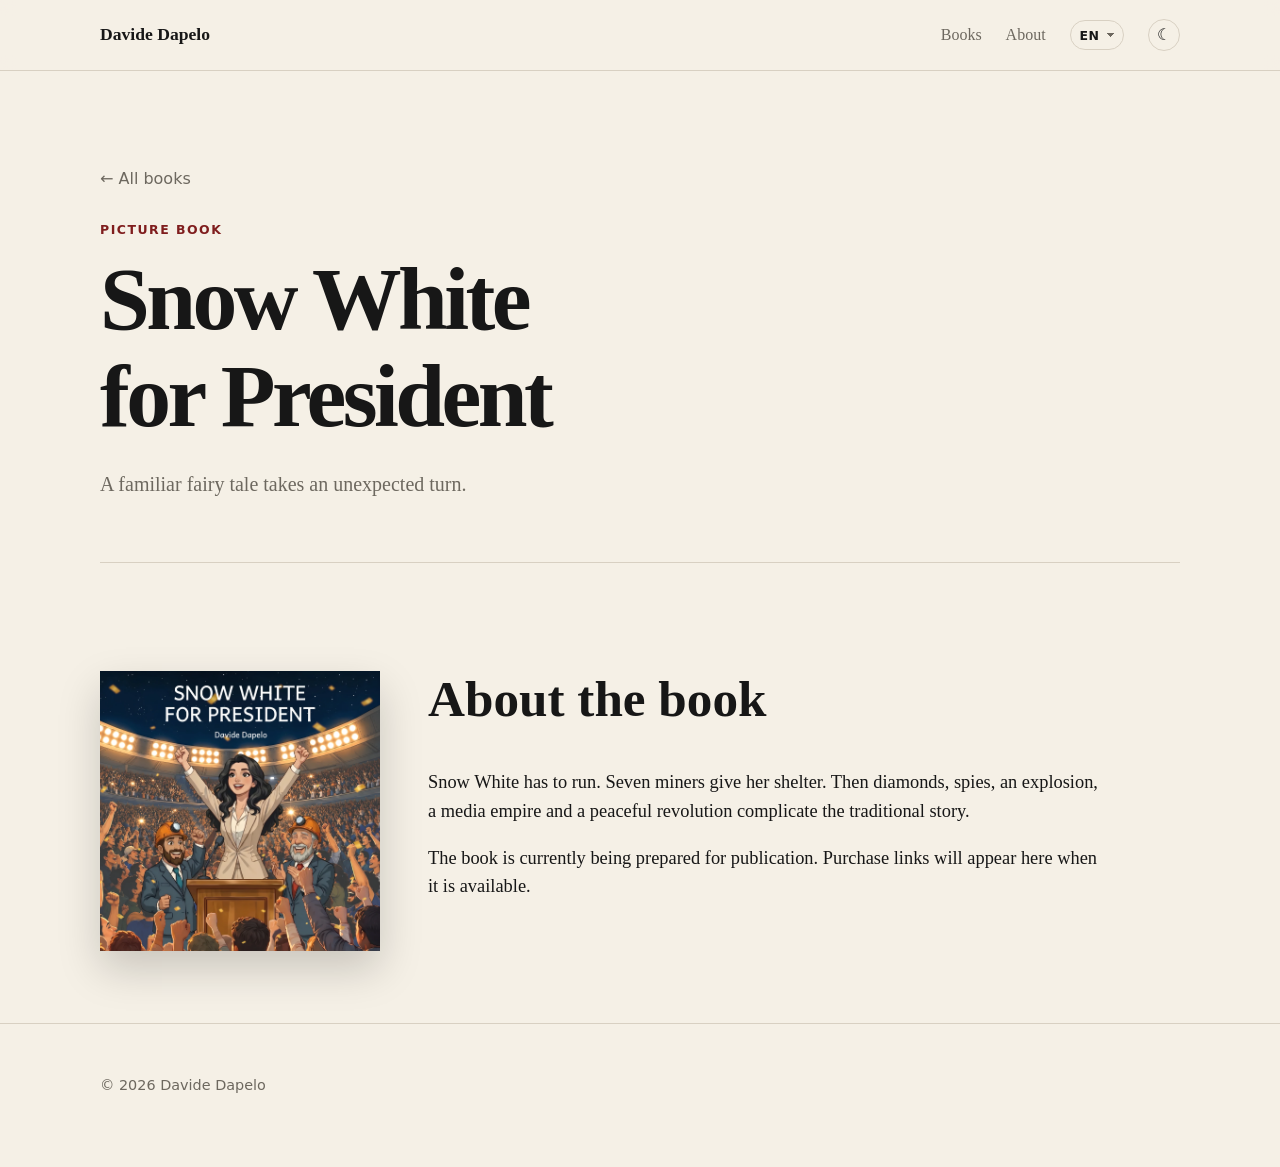
==== books/snow-white-for-president/index.html @ 5bccef67 "pacific -> peaceful" ====
<!doctype html>
<html lang="en">
<head>
  <meta charset="utf-8">
  <meta name="viewport" content="width=device-width, initial-scale=1">
  <title>Snow White for President — Davide Dapelo</title>
  <meta name="description" content="Snow White for President, a picture book by Davide Dapelo.">
  <script>
    const savedTheme = localStorage.getItem("theme");
    if (savedTheme) document.documentElement.dataset.theme = savedTheme;
    const savedLanguage = localStorage.getItem("language");
    if (savedLanguage) document.documentElement.lang = savedLanguage;
  </script>
  <link rel="stylesheet" href="/style.css?v=8">
</head>
<body class="book-page" data-page="book">
  <header class="site-header">
    <div class="wrap">
      <a class="brand" href="/">Davide Dapelo</a>
      <nav aria-label="Primary">
        <a href="/#books" data-i18n="nav.books">Books</a>
        <a href="/#about" data-i18n="nav.about">About</a>
        <label class="language-switcher">
          <span class="sr-only">Language</span>
          <select class="language-select" aria-label="Language">
            <option value="en">EN</option>
            <option value="it">IT</option>
          </select>
        </label>
        <button class="theme-toggle" type="button" aria-label="Switch colour theme" title="Switch colour theme">☾</button>
      </nav>
    </div>
  </header>

  <main>
    <section class="hero wrap">
      <a class="back-link" href="/" data-i18n="book.back">← All books</a>
      <p class="eyebrow" data-i18n="book.type">Picture book</p>
      <h1>Snow White<br>for President</h1>
      <div class="book-meta">
        <p class="lede" data-i18n="book.teaser">A familiar fairy tale takes an unexpected turn.</p>
      </div>
    </section>

    <section class="books wrap">
      <article class="book-card">
        <div class="cover-frame">
          <img class="cover-image" src="/images/books/snow-white-for-president/cover.webp?v=2" alt="Cover of Snow White for President by Davide Dapelo">
        </div>
        <div class="book-copy">
          <h2 data-i18n="book.aboutHeading">About the book</h2>
          <p data-i18n="book.about1">Snow White has to run. Seven miners give her shelter. Then diamonds, spies, an explosion, a media empire and a peaceful revolution complicate the traditional story.</p>
          <p data-i18n="book.about2">The book is currently being prepared for publication. Purchase links will appear here when it is available.</p>
        </div>
      </article>
    </section>
  </main>

  <footer class="site-footer">
    <div class="wrap">
      <p>© 2026 Davide Dapelo</p>
    </div>
  </footer>
  <script src="/theme.js"></script>
  <script src="/language.js?v=2"></script>
</body>
</html>
---- style.css ----
:root {
  color-scheme: light;
  --paper: #f5f0e6;
  --ink: #171717;
  --muted: #6d685f;
  --accent: #7f1d1d;
  --line: #d8d0c2;
  --card: #fffdf8;
  --header: rgba(245,240,230,.94);
}

:root[data-theme="dark"] {
  color-scheme: dark;
  --paper: #171716;
  --ink: #f3eee5;
  --muted: #b9b1a5;
  --accent: #e4a29a;
  --line: #393733;
  --card: #211f1c;
  --header: rgba(23,23,22,.94);
}

@media (prefers-color-scheme: dark) {
  :root:not([data-theme]) {
    color-scheme: dark;
    --paper: #171716;
    --ink: #f3eee5;
    --muted: #b9b1a5;
    --accent: #e4a29a;
    --line: #393733;
    --card: #211f1c;
    --header: rgba(23,23,22,.94);
  }
}

* { box-sizing: border-box; }

html { scroll-behavior: smooth; }

body {
  margin: 0;
  background: var(--paper);
  color: var(--ink);
  font-family: Georgia, "Times New Roman", serif;
  line-height: 1.55;
  transition: background-color .18s ease, color .18s ease;
}

a { color: inherit; }

.wrap {
  width: min(1080px, calc(100% - 40px));
  margin: 0 auto;
}

.site-header {
  border-bottom: 1px solid var(--line);
  background: var(--header);
  position: sticky;
  top: 0;
  backdrop-filter: blur(8px);
  z-index: 10;
}

.site-header .wrap {
  min-height: 70px;
  display: flex;
  align-items: center;
  justify-content: space-between;
  gap: 24px;
}

.brand {
  text-decoration: none;
  font-weight: 700;
  font-size: 1.1rem;
}

nav {
  display: flex;
  align-items: center;
  gap: 24px;
}

nav a {
  text-decoration: none;
  color: var(--muted);
}

.theme-toggle {
  width: 2rem;
  height: 2rem;
  display: grid;
  place-items: center;
  padding: 0;
  border: 1px solid var(--line);
  border-radius: 50%;
  background: transparent;
  color: var(--ink);
  font: inherit;
  line-height: 1;
  cursor: pointer;
}

.theme-toggle:hover {
  background: var(--card);
}

.hero {
  padding: 96px 0 78px;
}

.eyebrow {
  margin: 0 0 12px;
  color: var(--accent);
  font-family: system-ui, sans-serif;
  font-size: .78rem;
  font-weight: 700;
  letter-spacing: .12em;
  text-transform: uppercase;
}

h1, h2, h3 {
  line-height: 1.08;
  margin-top: 0;
}

h1 {
  max-width: 850px;
  margin-bottom: 24px;
  font-size: clamp(2.8rem, 7vw, 6.8rem);
  letter-spacing: -.04em;
}

h2 {
  font-size: clamp(2rem, 4vw, 3.4rem);
}

h3 {
  margin-bottom: 16px;
  font-size: clamp(1.8rem, 3vw, 2.8rem);
}

.lede {
  max-width: 700px;
  color: var(--muted);
  font-size: 1.25rem;
}

.lede a {
  color: var(--ink);
  text-underline-offset: .18em;
}

.books,
.about {
  padding: 72px 0;
  border-top: 1px solid var(--line);
}

.book-card {
  display: grid;
  grid-template-columns: 280px minmax(0, 1fr);
  gap: 48px;
  align-items: start;
  margin-top: 36px;
}

.cover-link {
  display: block;
  line-height: 0;
}

.cover-frame {
  width: 280px;
  height: 280px;
  overflow: hidden;
  box-shadow: 0 18px 40px rgba(0,0,0,.18);
}

.cover-image {
  display: block;
  width: 100%;
  height: 100%;
  object-fit: cover;
  transform: scale(1.004);
}

.book-copy p:not(.eyebrow),
.about p {
  max-width: 680px;
  font-size: 1.15rem;
}

.button {
  display: inline-block;
  margin-top: 12px;
  padding: 12px 18px;
  border: 1px solid var(--ink);
  text-decoration: none;
  font-family: system-ui, sans-serif;
  font-size: .95rem;
}

.button:hover {
  background: var(--ink);
  color: var(--paper);
}

.site-footer {
  padding: 36px 0 56px;
  border-top: 1px solid var(--line);
  color: var(--muted);
  font-family: system-ui, sans-serif;
  font-size: .9rem;
}

.book-page .hero {
  padding-bottom: 42px;
}

.book-meta {
  max-width: 760px;
}

.back-link {
  display: inline-block;
  margin-bottom: 28px;
  color: var(--muted);
  font-family: system-ui, sans-serif;
  text-decoration: none;
}

@media (max-width: 760px) {
  .site-header .wrap {
    align-items: flex-start;
    padding: 18px 0;
  }

  nav {
    gap: 10px;
  }

  nav a {
    white-space: nowrap;
    font-size: .95rem;
  }

  h1 {
    font-size: 2.4rem;
    line-height: 1.04;
  }

  .hero {
    padding: 68px 0 56px;
  }

  .theme-toggle {
    width: 1.85rem;
    height: 1.85rem;
  }

  .book-card {
    grid-template-columns: 1fr;
  }

  .cover-link,
  .cover-frame {
    width: min(260px, 100%);
    height: auto;
    aspect-ratio: 1 / 1;
  }

  .cover-image {
    width: 100%;
    height: 100%;
  }
}


.about-image-frame {
  width: 280px;
  height: 280px;
  overflow: hidden;
  box-shadow: 0 18px 40px rgba(0,0,0,.18);
}

.about-image {
  display: block;
  width: 100%;
  height: 100%;
  object-fit: cover;
}

.about-copy p {
  max-width: 680px;
  font-size: 1.15rem;
}

@media (max-width: 760px) {
  .about-image-frame {
    width: min(260px, 100%);
    height: auto;
    aspect-ratio: 1 / 1;
  }

  .about-image {
    width: 100%;
    height: 100%;
  }
}


.language-switcher {
  display: inline-flex;
  align-items: center;
}

.language-select {
  appearance: none;
  min-width: 3.4rem;
  padding: .38rem 1.35rem .38rem .55rem;
  border: 1px solid var(--line);
  border-radius: 999px;
  background:
    linear-gradient(45deg, transparent 50%, var(--muted) 50%) calc(100% - 12px) 50% / 4px 4px no-repeat,
    linear-gradient(135deg, var(--muted) 50%, transparent 50%) calc(100% - 8px) 50% / 4px 4px no-repeat,
    transparent;
  color: var(--ink);
  font-family: system-ui, sans-serif;
  font-size: .78rem;
  font-weight: 700;
  letter-spacing: .04em;
  cursor: pointer;
}

.language-select:hover,
.language-select:focus {
  background-color: var(--card);
}

.language-select:focus-visible {
  outline: 2px solid var(--accent);
  outline-offset: 2px;
}

.sr-only {
  position: absolute;
  width: 1px;
  height: 1px;
  padding: 0;
  margin: -1px;
  overflow: hidden;
  clip: rect(0, 0, 0, 0);
  white-space: nowrap;
  border: 0;
}

@media (max-width: 760px) {
  .language-select {
    min-width: 3rem;
    padding: .32rem 1.15rem .32rem .45rem;
  }
}
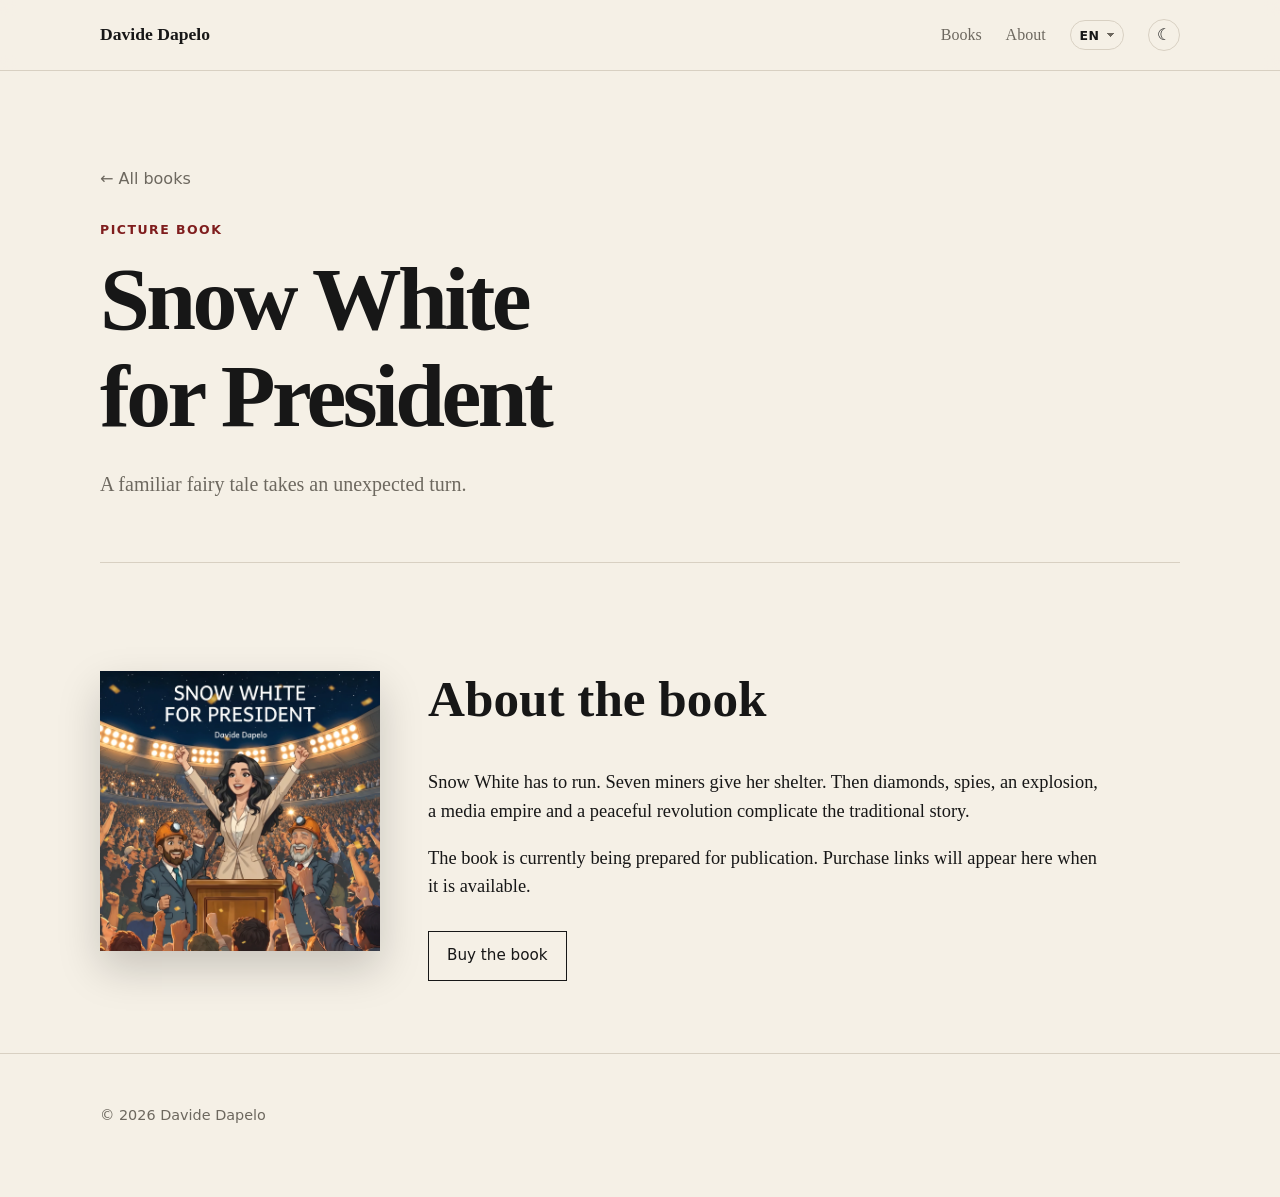
==== commit b522bd0a: "Mark book as available and add purchase button" ====
--- a/books/snow-white-for-president/index.html
+++ b/books/snow-white-for-president/index.html
@@ -50,7 +50,8 @@
         <div class="book-copy">
           <h2 data-i18n="book.aboutHeading">About the book</h2>
           <p data-i18n="book.about1">Snow White has to run. Seven miners give her shelter. Then diamonds, spies, an explosion, a media empire and a peaceful revolution complicate the traditional story.</p>
-          <p data-i18n="book.about2">The book is currently being prepared for publication. Purchase links will appear here when it is available.</p>
+          <p data-i18n="book.about2">The book is now available to buy.</p>
+          <a class="button" href="https://www.thegreatbritishbookshop.co.uk/products/snow-white-for-president" target="_blank" rel="noopener" data-i18n="book.buyButton">Buy the book</a>
         </div>
       </article>
     </section>
@@ -62,6 +63,6 @@
     </div>
   </footer>
   <script src="/theme.js"></script>
-  <script src="/language.js?v=2"></script>
+  <script src="/language.js?v=3"></script>
 </body>
 </html>
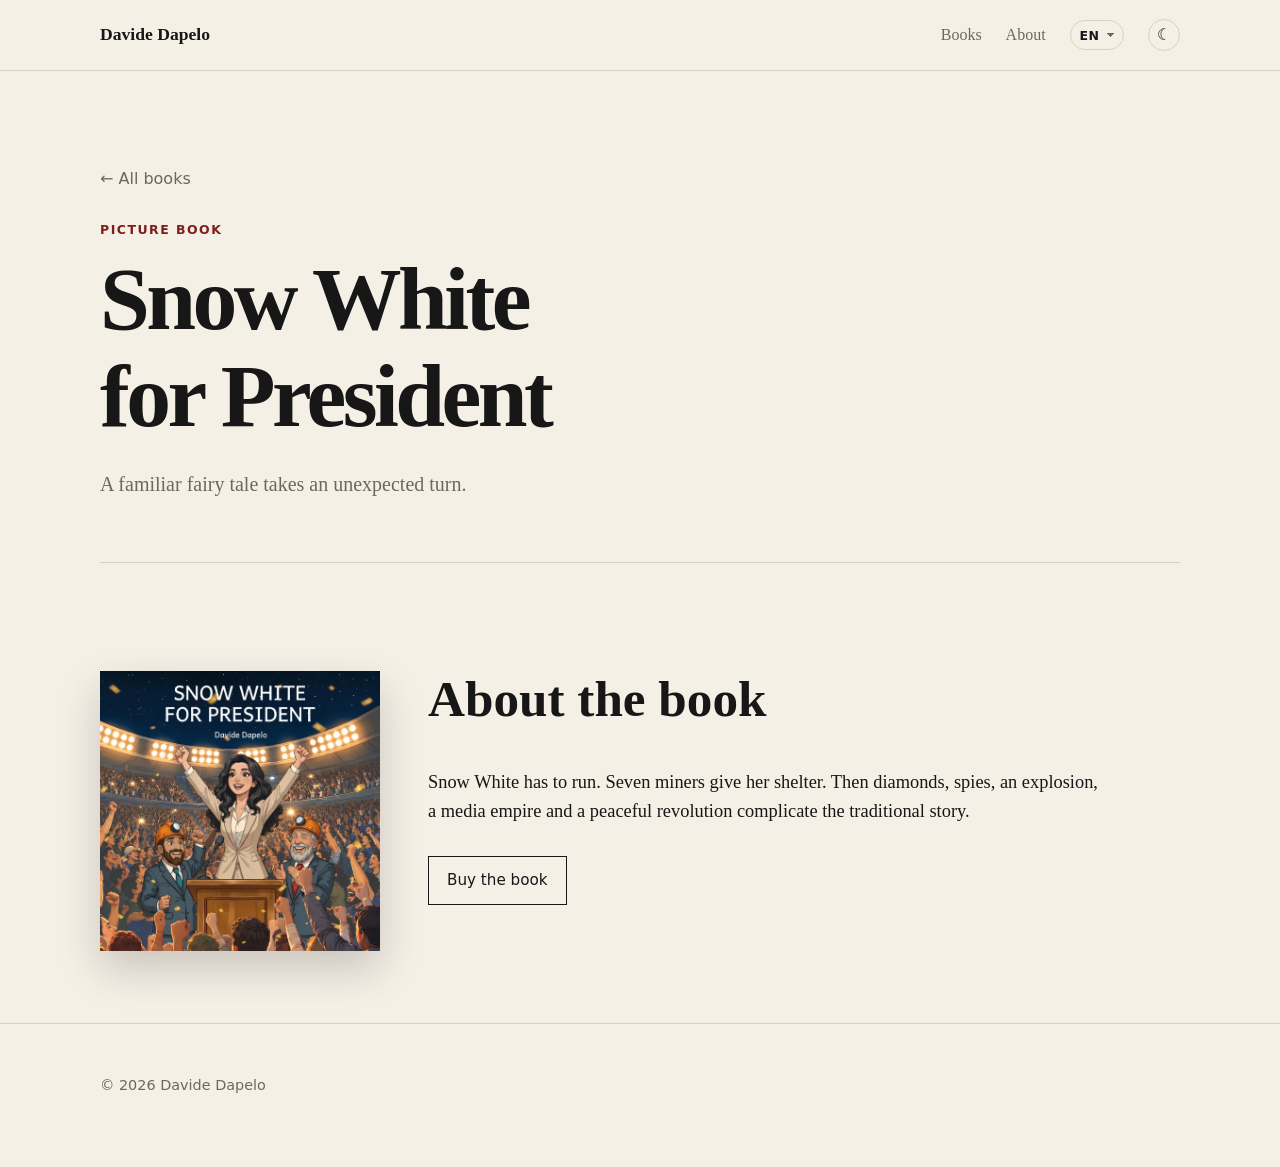
==== commit 9805e767: "Remove redundant availability sentence" ====
--- a/books/snow-white-for-president/index.html
+++ b/books/snow-white-for-president/index.html
@@ -50,7 +50,6 @@
         <div class="book-copy">
           <h2 data-i18n="book.aboutHeading">About the book</h2>
           <p data-i18n="book.about1">Snow White has to run. Seven miners give her shelter. Then diamonds, spies, an explosion, a media empire and a peaceful revolution complicate the traditional story.</p>
-          <p data-i18n="book.about2">The book is now available to buy.</p>
           <a class="button" href="https://www.thegreatbritishbookshop.co.uk/products/snow-white-for-president" target="_blank" rel="noopener" data-i18n="book.buyButton">Buy the book</a>
         </div>
       </article>
@@ -63,6 +62,6 @@
     </div>
   </footer>
   <script src="/theme.js"></script>
-  <script src="/language.js?v=3"></script>
+  <script src="/language.js?v=4"></script>
 </body>
 </html>
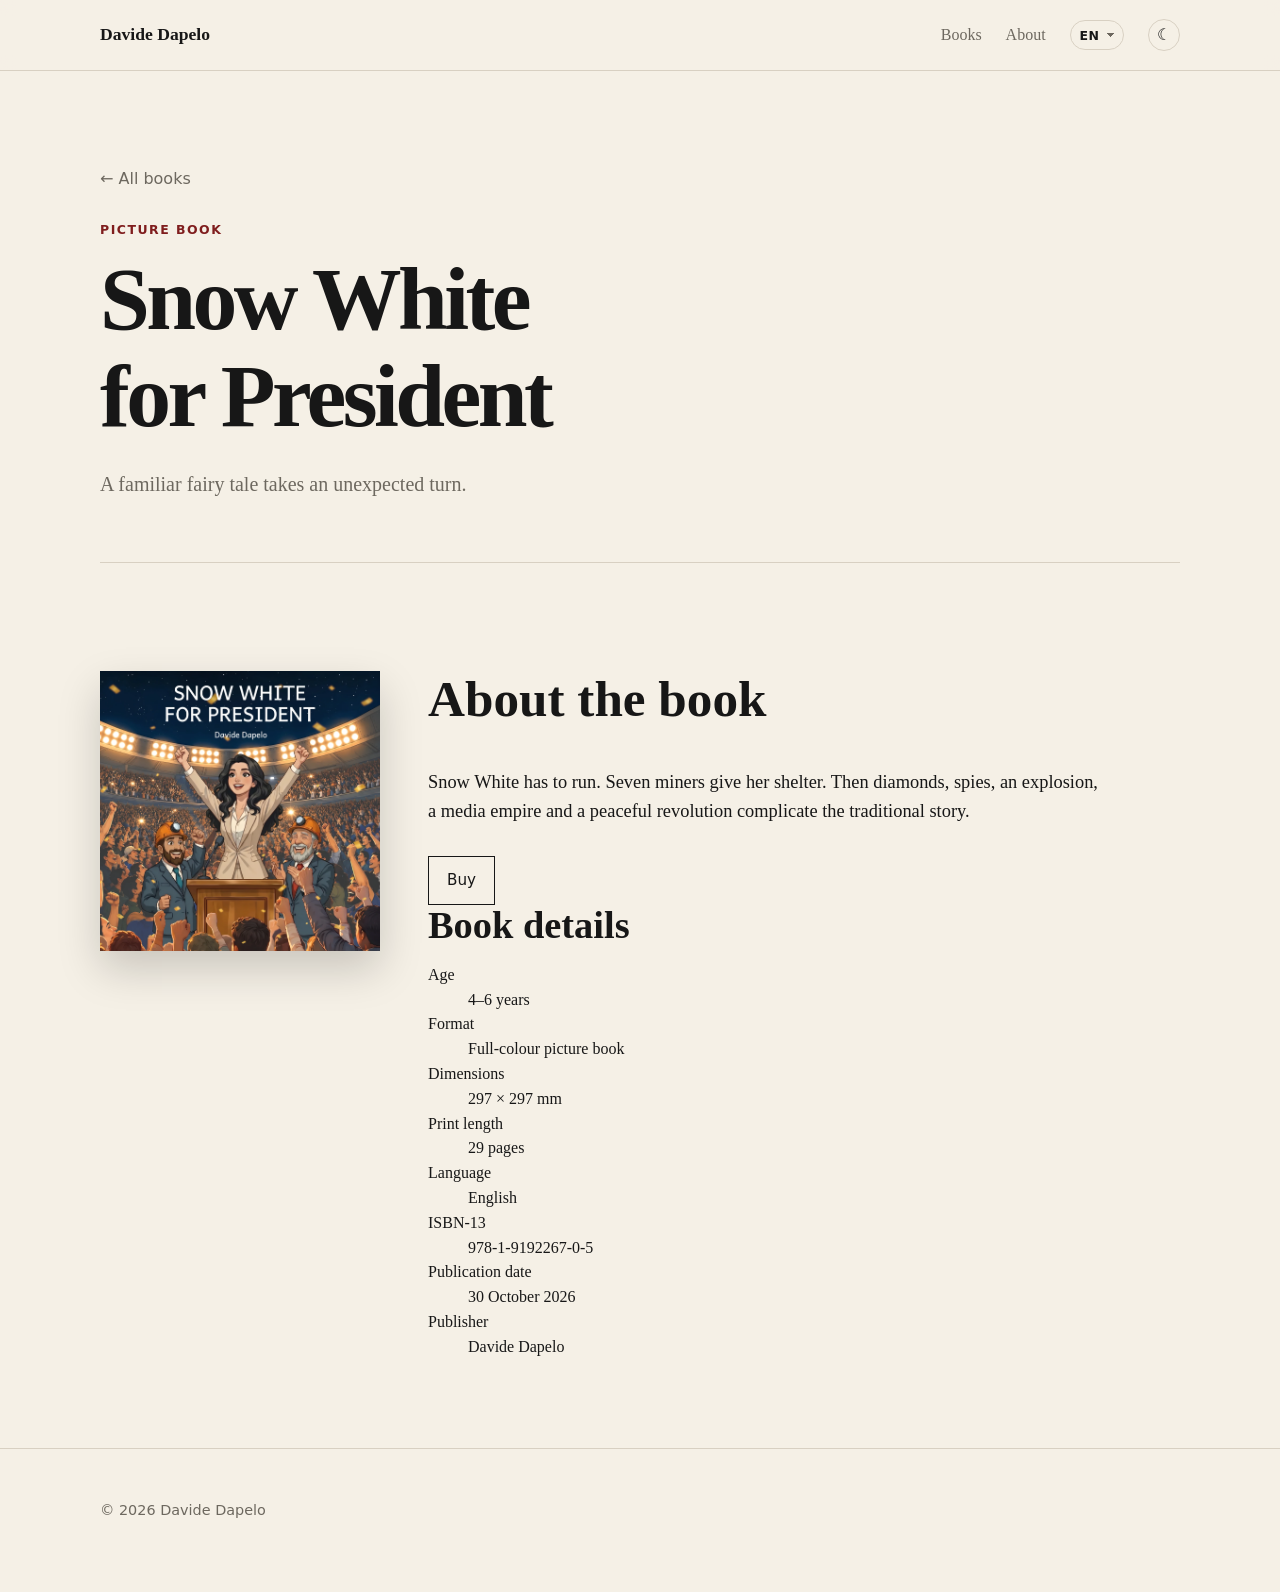
==== commit c7d8962d: "Add book details section" ====
--- a/books/snow-white-for-president/index.html
+++ b/books/snow-white-for-president/index.html
@@ -11,7 +11,7 @@
     const savedLanguage = localStorage.getItem("language");
     if (savedLanguage) document.documentElement.lang = savedLanguage;
   </script>
-  <link rel="stylesheet" href="/style.css?v=8">
+  <link rel="stylesheet" href="/style.css?v=9">
 </head>
 <body class="book-page" data-page="book">
   <header class="site-header">
@@ -50,7 +50,21 @@
         <div class="book-copy">
           <h2 data-i18n="book.aboutHeading">About the book</h2>
           <p data-i18n="book.about1">Snow White has to run. Seven miners give her shelter. Then diamonds, spies, an explosion, a media empire and a peaceful revolution complicate the traditional story.</p>
-          <a class="button" href="https://www.thegreatbritishbookshop.co.uk/products/snow-white-for-president" target="_blank" rel="noopener" data-i18n="book.buyButton">Buy the book</a>
+          <a class="button" href="https://www.thegreatbritishbookshop.co.uk/products/snow-white-for-president" target="_blank" rel="noopener" data-i18n="book.buyButton">Buy</a>
+
+          <section class="book-details" aria-labelledby="book-details-heading">
+            <h3 id="book-details-heading" data-i18n="book.detailsHeading">Book details</h3>
+            <dl class="book-details-list">
+              <div><dt data-i18n="book.ageLabel">Age</dt><dd data-i18n="book.ageValue">4–6 years</dd></div>
+              <div><dt data-i18n="book.formatLabel">Format</dt><dd data-i18n="book.formatValue">Full-colour picture book</dd></div>
+              <div><dt data-i18n="book.dimensionsLabel">Dimensions</dt><dd>297 × 297 mm</dd></div>
+              <div><dt data-i18n="book.lengthLabel">Print length</dt><dd data-i18n="book.lengthValue">29 pages</dd></div>
+              <div><dt data-i18n="book.languageLabel">Language</dt><dd data-i18n="book.languageValue">English</dd></div>
+              <div><dt>ISBN-13</dt><dd>978-1-9192267-0-5</dd></div>
+              <div><dt data-i18n="book.dateLabel">Publication date</dt><dd data-i18n="book.dateValue">30 October 2026</dd></div>
+              <div><dt data-i18n="book.publisherLabel">Publisher</dt><dd>Davide Dapelo</dd></div>
+            </dl>
+          </section>
         </div>
       </article>
     </section>
@@ -62,6 +76,6 @@
     </div>
   </footer>
   <script src="/theme.js"></script>
-  <script src="/language.js?v=4"></script>
+  <script src="/language.js?v=5"></script>
 </body>
 </html>
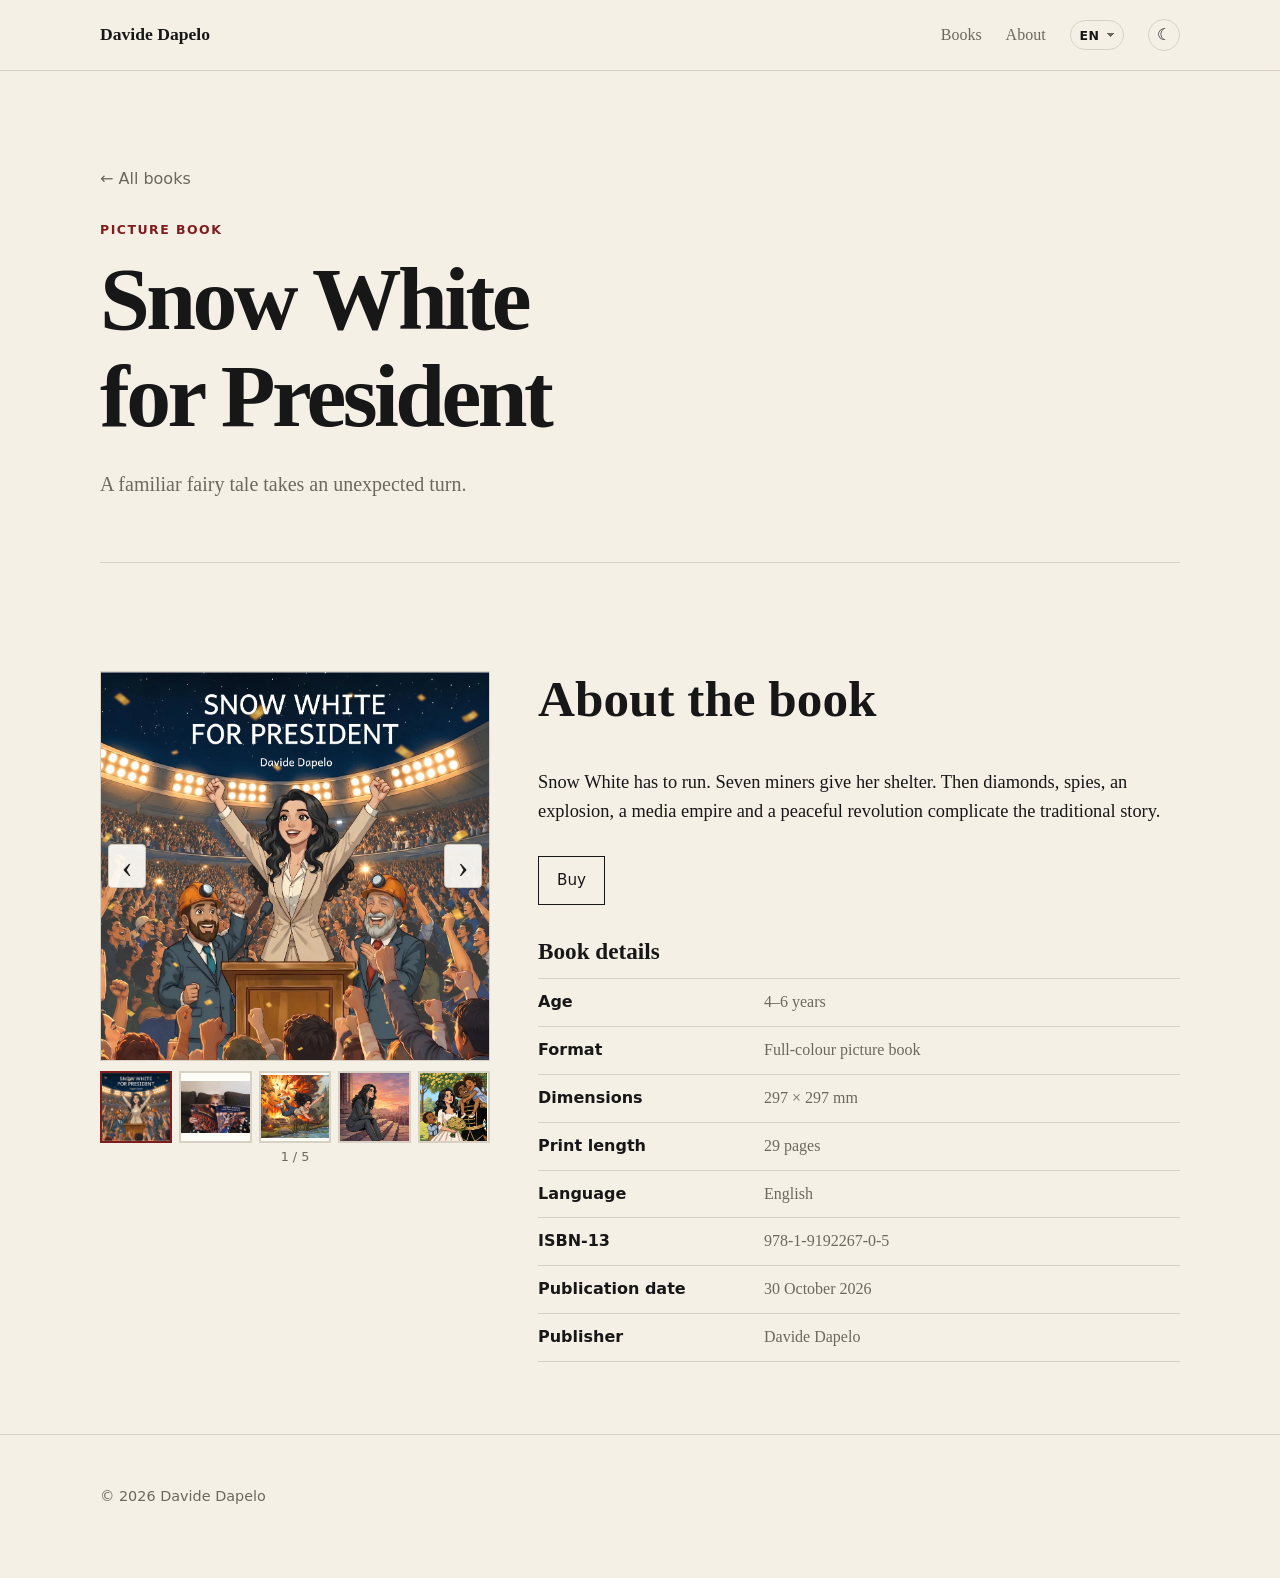
==== commit 556f57d0: "Add accessible image gallery to Snow White book page" ====
--- a/books/snow-white-for-president/index.html
+++ b/books/snow-white-for-president/index.html
@@ -12,6 +12,25 @@
     if (savedLanguage) document.documentElement.lang = savedLanguage;
   </script>
   <link rel="stylesheet" href="/style.css?v=9">
+  <style>
+    .book-page .book-card { grid-template-columns: minmax(0, 390px) minmax(0, 1fr); }
+    .book-gallery { min-width: 0; }
+    .gallery-stage { position: relative; aspect-ratio: 1 / 1; display: grid; place-items: center; background: var(--card); border: 1px solid var(--line); overflow: hidden; }
+    .gallery-main { display: block; width: 100%; height: 100%; object-fit: contain; }
+    .gallery-arrow { position: absolute; top: 50%; transform: translateY(-50%); z-index: 1; width: 38px; height: 44px; border: 1px solid var(--line); border-radius: 4px; background: var(--card); color: var(--ink); font: 32px/1 Georgia, serif; cursor: pointer; opacity: .92; }
+    .gallery-arrow:hover, .gallery-arrow:focus-visible { background: var(--paper); }
+    .gallery-prev { left: 7px; } .gallery-next { right: 7px; }
+    .gallery-thumbs { display: grid; grid-template-columns: repeat(5, minmax(0, 1fr)); gap: 7px; margin-top: 10px; }
+    .gallery-thumb { display: block; padding: 0; aspect-ratio: 1; border: 2px solid var(--line); background: var(--card); cursor: pointer; overflow: hidden; }
+    .gallery-thumb.is-active { border-color: var(--accent); }
+    .gallery-thumb img { display: block; width: 100%; height: 100%; object-fit: contain; }
+    .gallery-thumb:focus-visible, .gallery-arrow:focus-visible { outline: 3px solid var(--accent); outline-offset: 2px; }
+    .gallery-counter { margin: 6px 0 0; font: .8rem system-ui, sans-serif; text-align: center; color: var(--muted); }
+    @media (max-width: 760px) {
+      .book-page .book-card { grid-template-columns: 1fr; }
+      .book-gallery { width: min(390px, 100%); }
+    }
+  </style>
 </head>
 <body class="book-page" data-page="book">
   <header class="site-header">
@@ -44,8 +63,20 @@
 
     <section class="books wrap">
       <article class="book-card">
-        <div class="cover-frame">
-          <img class="cover-image" src="/images/books/snow-white-for-president/cover.webp?v=2" alt="Cover of Snow White for President by Davide Dapelo">
+        <div class="book-gallery" aria-label="Book image gallery">
+          <div class="gallery-stage">
+            <button class="gallery-arrow gallery-prev" type="button" aria-label="Previous image">‹</button>
+            <img id="gallery-main" class="gallery-main" src="/images/books/snow-white-for-president/cover.webp?v=2" alt="Cover of Snow White for President" width="900" height="900">
+            <button class="gallery-arrow gallery-next" type="button" aria-label="Next image">›</button>
+          </div>
+          <div class="gallery-thumbs" aria-label="Choose an image">
+            <button type="button" class="gallery-thumb is-active" aria-label="Show cover" aria-current="true"><img src="/images/books/snow-white-for-president/cover.webp?v=2" alt="" loading="lazy"></button>
+            <button type="button" class="gallery-thumb" aria-label="Show the book being read"><img src="/images/books/snow-white-for-president/Beatrice.webp" alt="" loading="lazy"></button>
+            <button type="button" class="gallery-thumb" aria-label="Show the explosion illustration"><img src="/images/books/snow-white-for-president/kaboom.webp" alt="" loading="lazy"></button>
+            <button type="button" class="gallery-thumb" aria-label="Show the reflective scene"><img src="/images/books/snow-white-for-president/pensosa.webp" alt="" loading="lazy"></button>
+            <button type="button" class="gallery-thumb" aria-label="Show the wedding illustration"><img src="/images/books/snow-white-for-president/matrimonio.webp" alt="" loading="lazy"></button>
+          </div>
+          <p class="gallery-counter" aria-live="polite">1 / 5</p>
         </div>
         <div class="book-copy">
           <h2 data-i18n="book.aboutHeading">About the book</h2>
@@ -75,6 +106,53 @@
       <p>© 2026 Davide Dapelo</p>
     </div>
   </footer>
+  <script>
+    (() => {
+      const gallery = document.querySelector('.book-gallery');
+      if (!gallery) return;
+      const main = gallery.querySelector('#gallery-main');
+      const thumbs = [...gallery.querySelectorAll('.gallery-thumb')];
+      const counter = gallery.querySelector('.gallery-counter');
+      const images = [
+        {src: '/images/books/snow-white-for-president/cover.webp?v=2', alt: 'Front cover of Snow White for President'},
+        {src: '/images/books/snow-white-for-president/Beatrice.webp', alt: 'A child reading a physical copy of Snow White for President'},
+        {src: '/images/books/snow-white-for-president/kaboom.webp', alt: 'Illustration of Snow White escaping an explosion'},
+        {src: '/images/books/snow-white-for-president/pensosa.webp', alt: 'Illustration of Snow White sitting thoughtfully at sunset'},
+        {src: '/images/books/snow-white-for-president/matrimonio.webp', alt: 'Illustration of Snow White with a family at a wedding'}
+      ];
+      let index = 0;
+      function show(next) {
+        index = (next + images.length) % images.length;
+        main.src = images[index].src;
+        main.alt = images[index].alt;
+        thumbs.forEach((button, i) => {
+          button.classList.toggle('is-active', i === index);
+          if (i === index) button.setAttribute('aria-current', 'true');
+          else button.removeAttribute('aria-current');
+        });
+        counter.textContent = (index + 1) + ' / ' + images.length;
+      }
+      thumbs.forEach((button, i) => button.addEventListener('click', () => show(i)));
+      gallery.querySelector('.gallery-prev').addEventListener('click', () => show(index - 1));
+      gallery.querySelector('.gallery-next').addEventListener('click', () => show(index + 1));
+      gallery.addEventListener('keydown', (event) => {
+        if (event.key === 'ArrowLeft' || event.key === 'ArrowRight') {
+          event.preventDefault();
+          show(index + (event.key === 'ArrowRight' ? 1 : -1));
+        }
+      });
+      let touchStart = null;
+      gallery.querySelector('.gallery-stage').addEventListener('touchstart', (event) => {
+        touchStart = event.changedTouches[0].clientX;
+      }, {passive: true});
+      gallery.querySelector('.gallery-stage').addEventListener('touchend', (event) => {
+        if (touchStart === null) return;
+        const dx = event.changedTouches[0].clientX - touchStart;
+        if (Math.abs(dx) > 45) show(index + (dx < 0 ? 1 : -1));
+        touchStart = null;
+      }, {passive: true});
+    })();
+  </script>
   <script src="/theme.js"></script>
   <script src="/language.js?v=5"></script>
 </body>
--- a/style.css
+++ b/style.css
@@ -362,3 +362,48 @@
     padding: .32rem 1.15rem .32rem .45rem;
   }
 }
+
+
+.book-details {
+  margin-top: 34px;
+  max-width: 680px;
+}
+
+.book-details h3 {
+  margin-bottom: 14px;
+  font-size: 1.45rem;
+}
+
+.book-details-list {
+  margin: 0;
+  border-top: 1px solid var(--line);
+}
+
+.book-details-list > div {
+  display: grid;
+  grid-template-columns: minmax(120px, .8fr) minmax(0, 1.6fr);
+  gap: 18px;
+  padding: 11px 0;
+  border-bottom: 1px solid var(--line);
+}
+
+.book-details-list dt,
+.book-details-list dd {
+  margin: 0;
+}
+
+.book-details-list dt {
+  font-family: system-ui, sans-serif;
+  font-weight: 700;
+}
+
+.book-details-list dd {
+  color: var(--muted);
+}
+
+@media (max-width: 520px) {
+  .book-details-list > div {
+    grid-template-columns: 110px minmax(0, 1fr);
+    gap: 14px;
+  }
+}
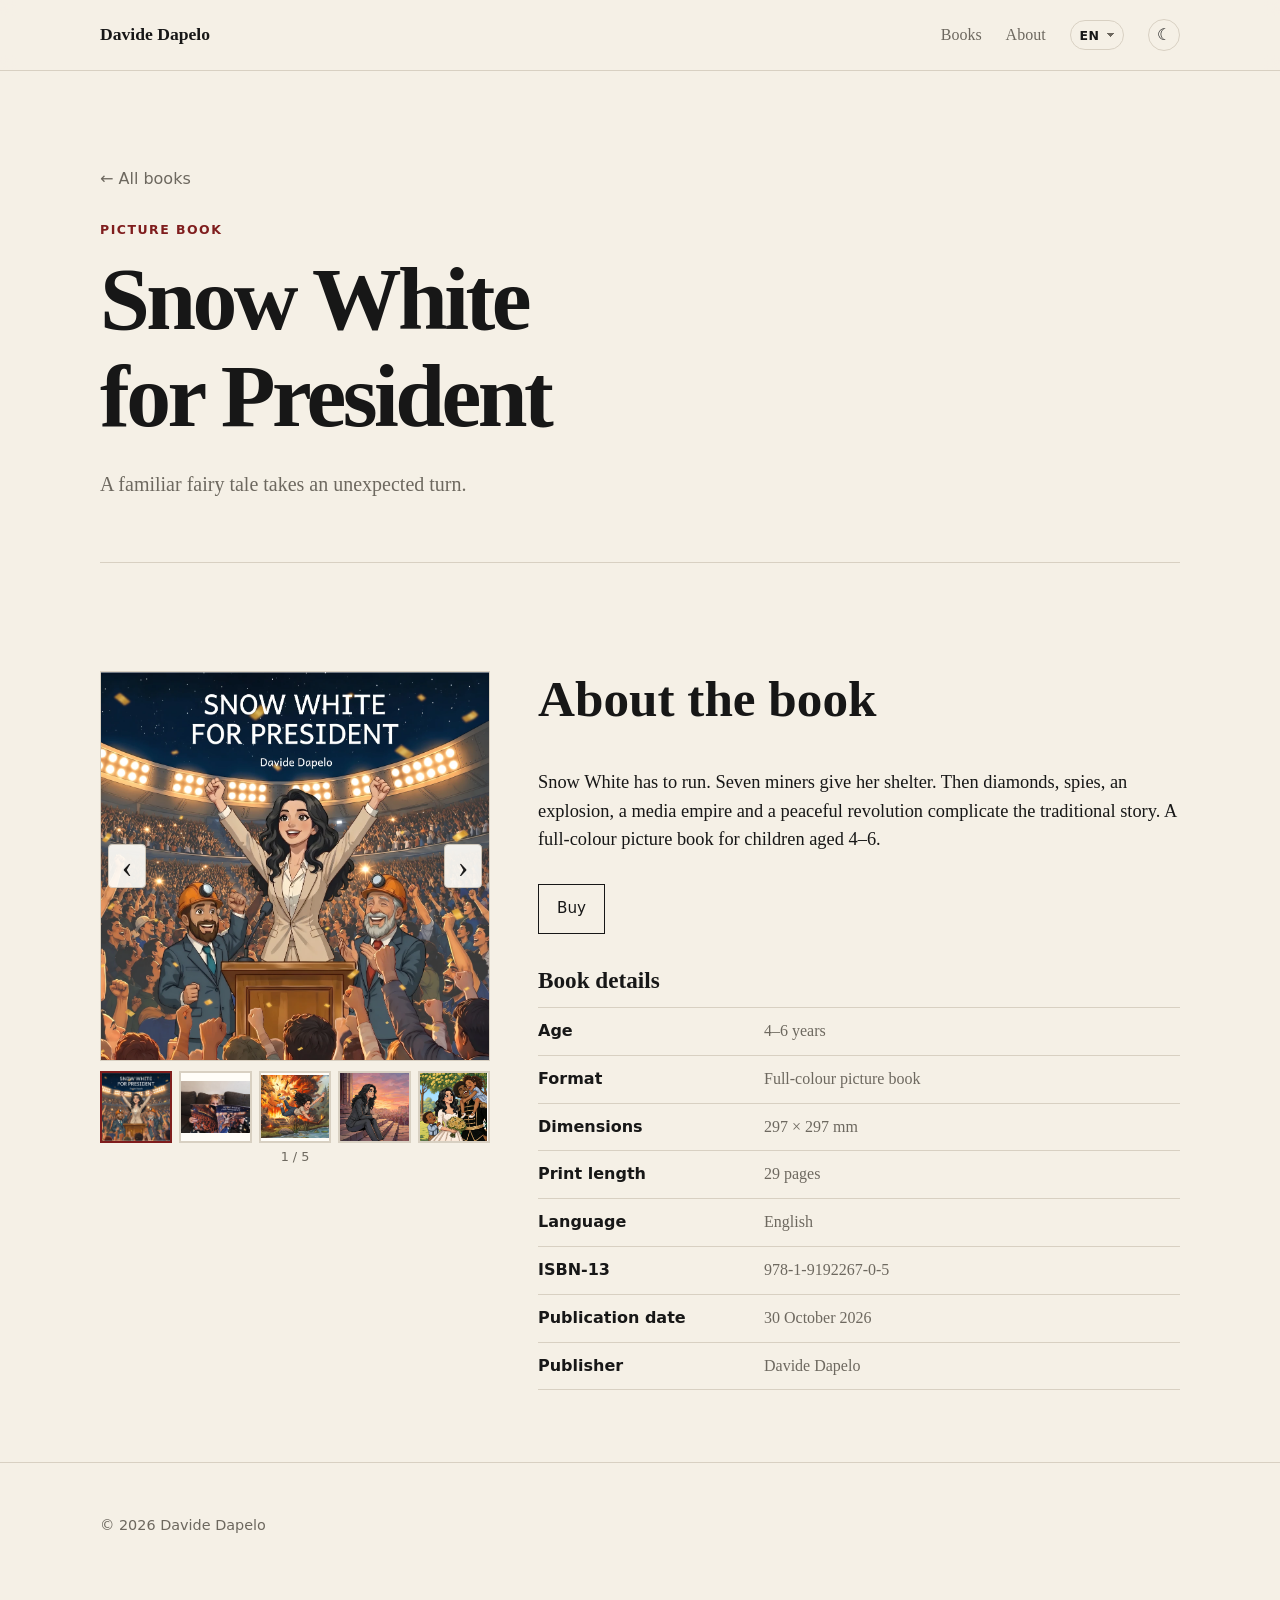
==== commit adf305b6: "Show target age in book description and refresh translations" ====
--- a/books/snow-white-for-president/index.html
+++ b/books/snow-white-for-president/index.html
@@ -80,7 +80,7 @@
         </div>
         <div class="book-copy">
           <h2 data-i18n="book.aboutHeading">About the book</h2>
-          <p data-i18n="book.about1">Snow White has to run. Seven miners give her shelter. Then diamonds, spies, an explosion, a media empire and a peaceful revolution complicate the traditional story.</p>
+          <p data-i18n="book.about1">Snow White has to run. Seven miners give her shelter. Then diamonds, spies, an explosion, a media empire and a peaceful revolution complicate the traditional story. A full-colour picture book for children aged 4–6.</p>
           <a class="button" href="https://www.thegreatbritishbookshop.co.uk/products/snow-white-for-president" target="_blank" rel="noopener" data-i18n="book.buyButton">Buy</a>
 
           <section class="book-details" aria-labelledby="book-details-heading">
@@ -154,6 +154,6 @@
     })();
   </script>
   <script src="/theme.js"></script>
-  <script src="/language.js?v=5"></script>
+  <script src="/language.js?v=6"></script>
 </body>
 </html>
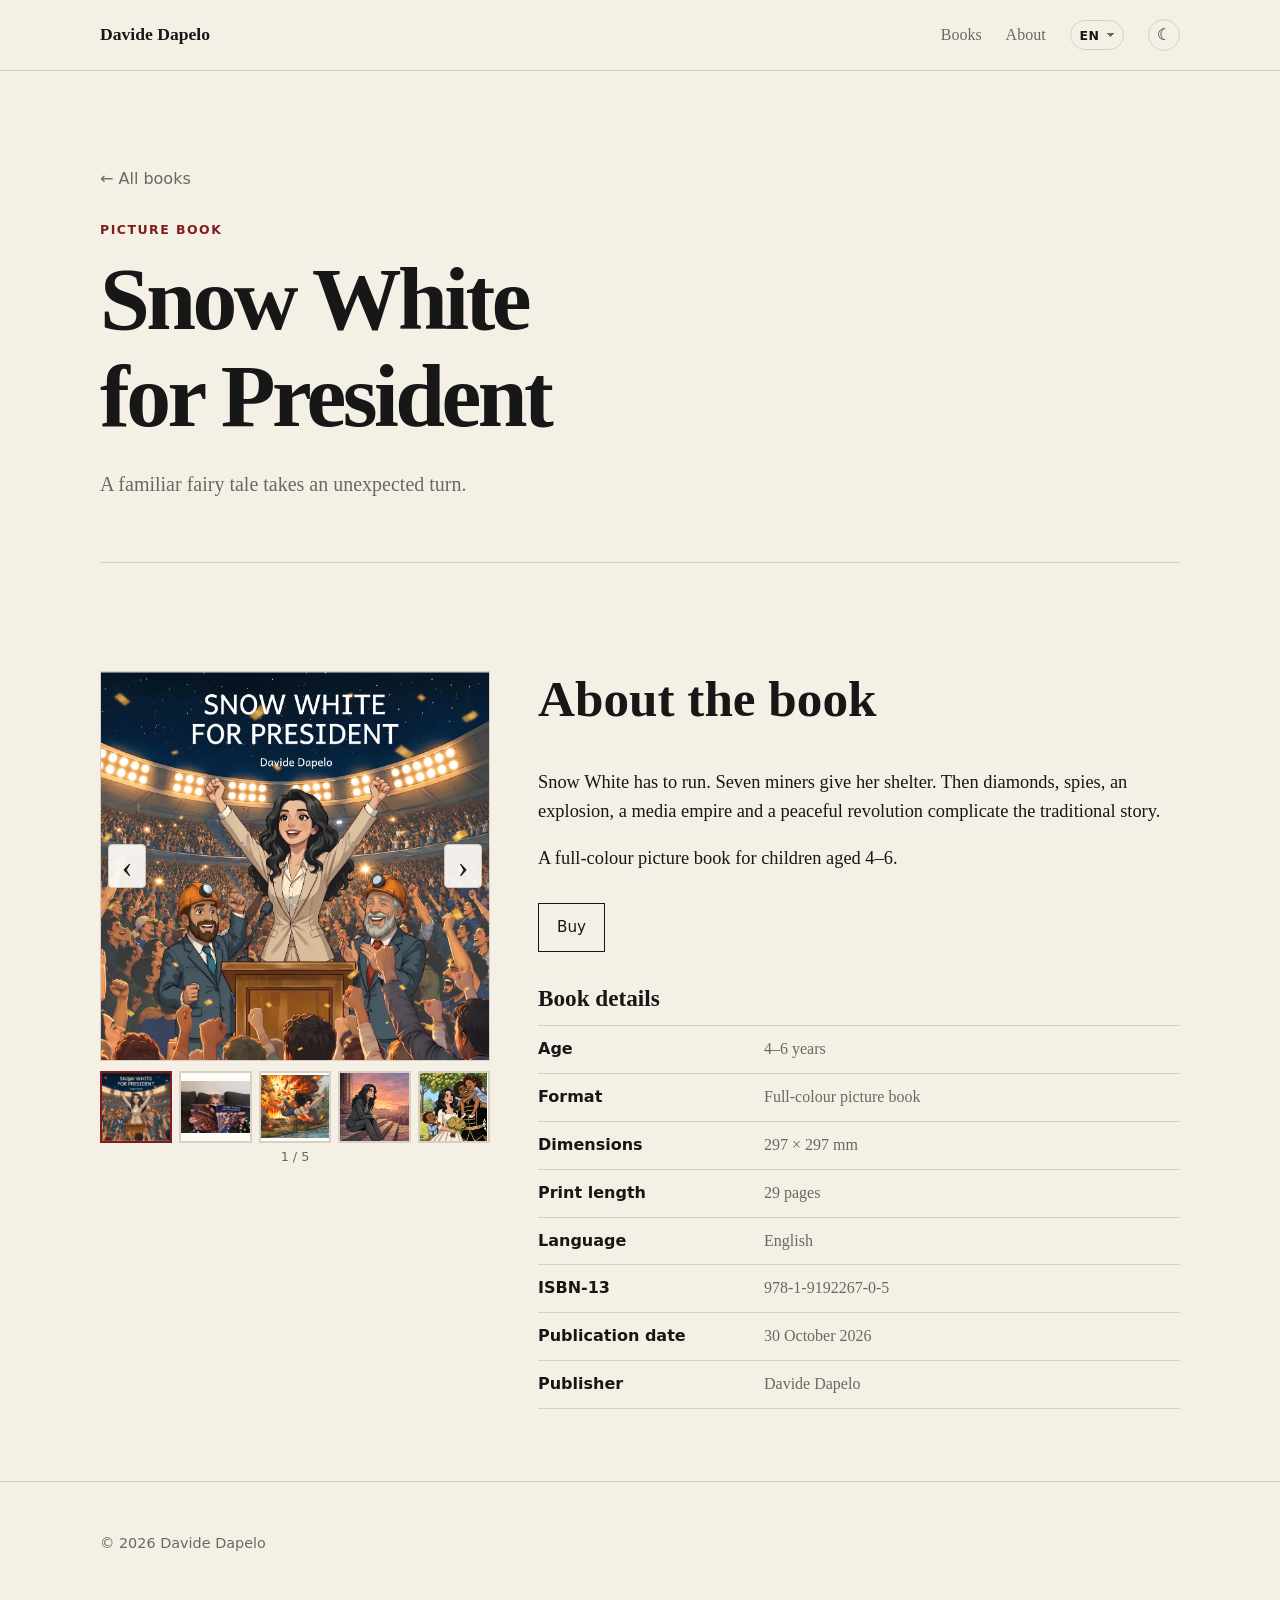
==== commit eddbba5d: "Place age recommendation on separate line in book listings" ====
--- a/books/snow-white-for-president/index.html
+++ b/books/snow-white-for-president/index.html
@@ -80,7 +80,8 @@
         </div>
         <div class="book-copy">
           <h2 data-i18n="book.aboutHeading">About the book</h2>
-          <p data-i18n="book.about1">Snow White has to run. Seven miners give her shelter. Then diamonds, spies, an explosion, a media empire and a peaceful revolution complicate the traditional story. A full-colour picture book for children aged 4–6.</p>
+          <p data-i18n="book.about1">Snow White has to run. Seven miners give her shelter. Then diamonds, spies, an explosion, a media empire and a peaceful revolution complicate the traditional story.</p>
+          <p data-i18n="book.aboutAge">A full-colour picture book for children aged 4–6.</p>
           <a class="button" href="https://www.thegreatbritishbookshop.co.uk/products/snow-white-for-president" target="_blank" rel="noopener" data-i18n="book.buyButton">Buy</a>
 
           <section class="book-details" aria-labelledby="book-details-heading">
@@ -154,6 +155,6 @@
     })();
   </script>
   <script src="/theme.js"></script>
-  <script src="/language.js?v=6"></script>
+  <script src="/language.js?v=7"></script>
 </body>
 </html>
